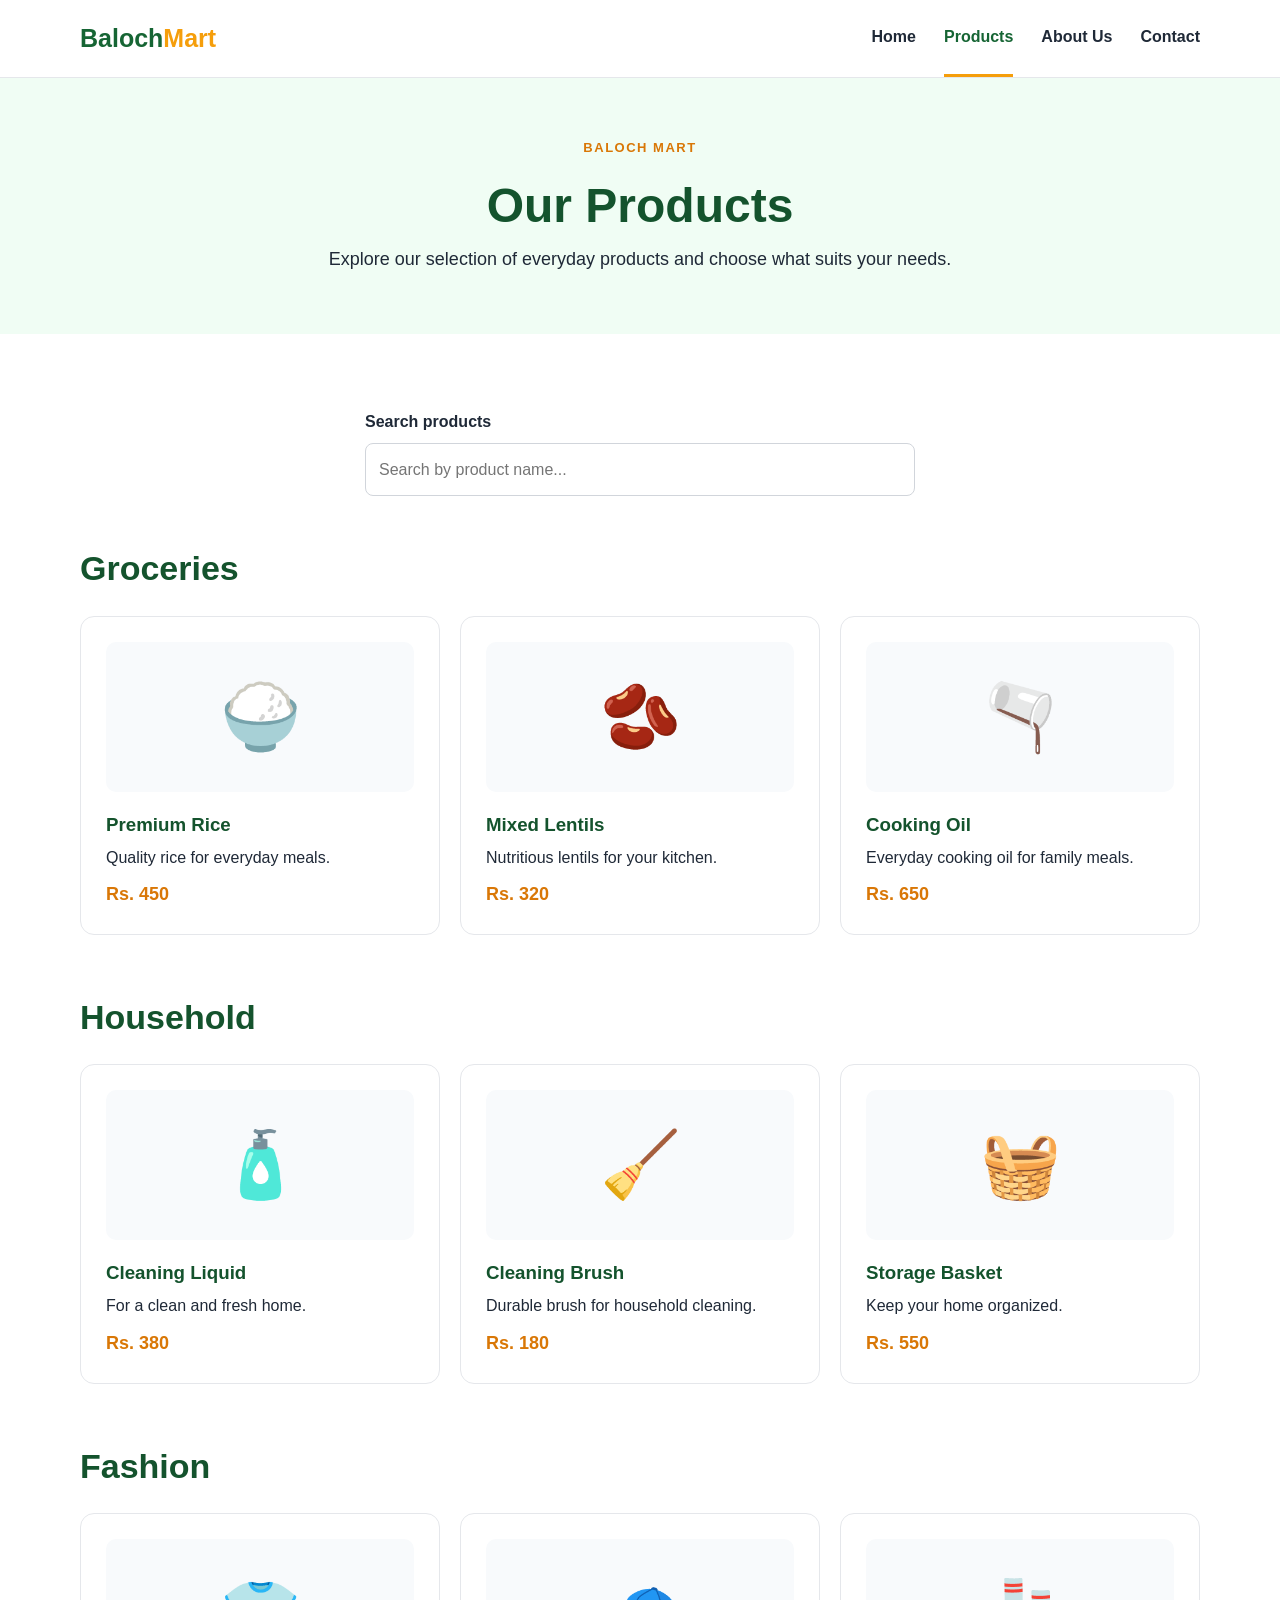
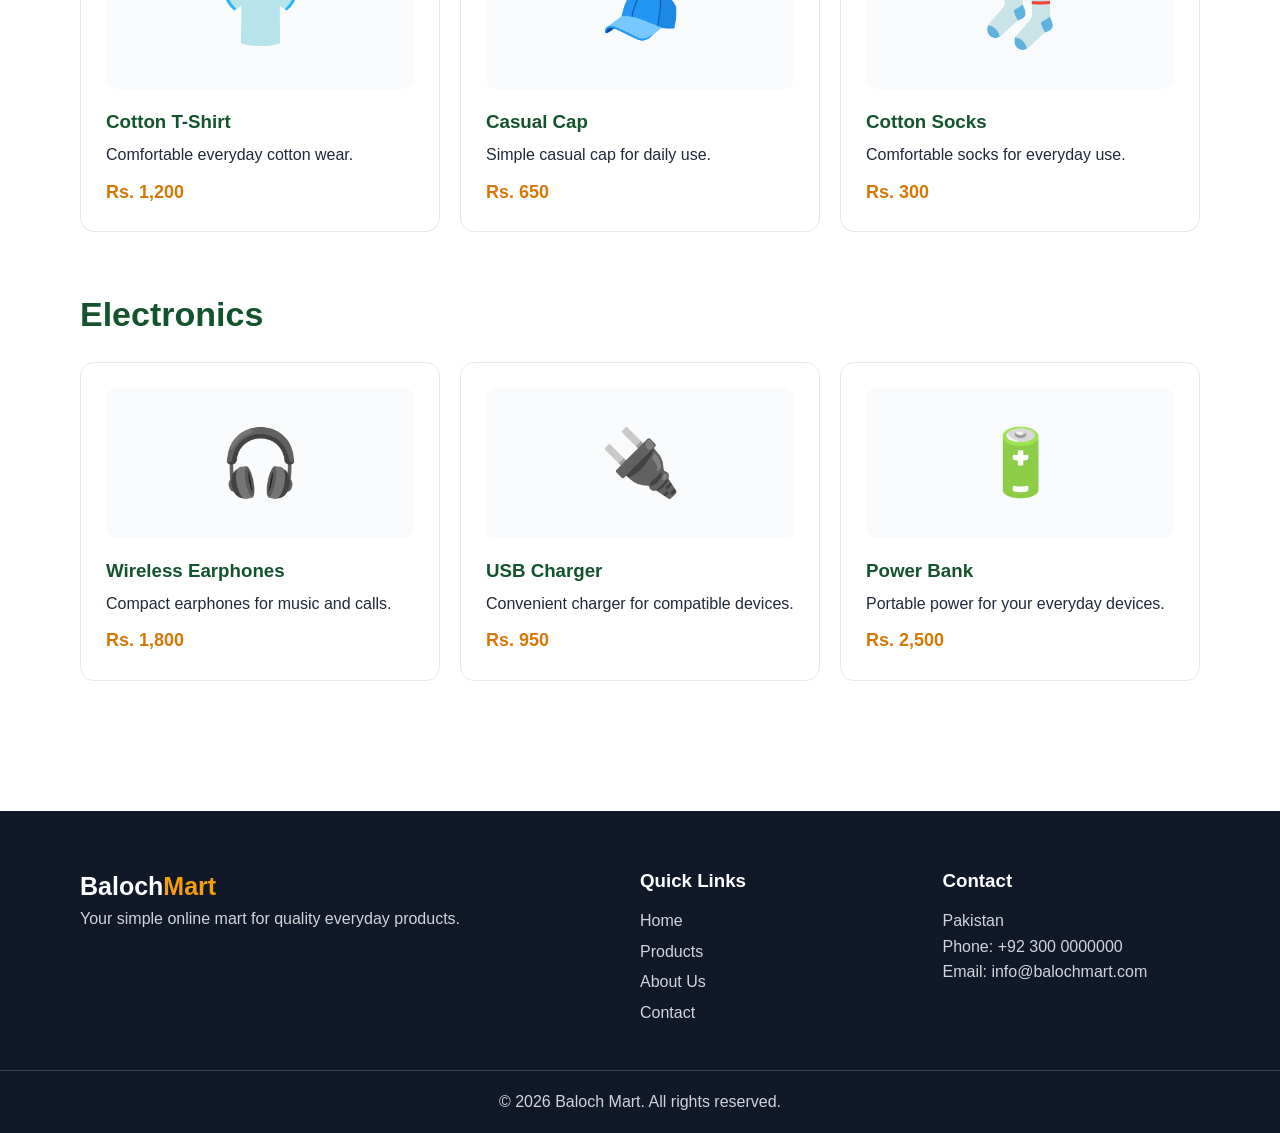
==== products.html @ 7f9886cf "SEO WORK COMPLETED" ====
<!DOCTYPE html>
<html lang="en">
<head>
  <meta charset="UTF-8">
  <meta name="viewport" content="width=device-width, initial-scale=1.0">
  <title>Products | Baloch Mart Online Store</title>
  <meta name="description" content="Browse groceries, household products, fashion and electronics at Baloch Mart. Find useful everyday products at affordable prices.">
  <meta name="keywords" content="Baloch Mart products, groceries, household products, fashion, electronics, online store Pakistan">
  <link rel="canonical" href="https://www.balochmart.com/products.html">
  <meta property="og:title" content="Products | Baloch Mart">
  <meta property="og:description" content="Browse products available at Baloch Mart.">
  <meta property="og:type" content="website">
  <link rel="stylesheet" href="css/style.css">
</head>
<body>
<header class="site-header"><div class="container nav-wrap">
  <a class="logo" href="index.html">Baloch<span>Mart</span></a>
  <button class="menu-btn" aria-label="Open menu">☰</button>
  <nav class="nav"><a href="index.html">Home</a><a class="active" href="products.html">Products</a><a href="about.html">About Us</a><a href="contact.html">Contact</a></nav>
</div></header>

<main>
<section class="page-hero"><div class="container"><p class="eyebrow">BALOCH MART</p><h1>Our Products</h1><p>Explore our selection of everyday products and choose what suits your needs.</p></div></section>

<section class="section"><div class="container">
  <div class="search-box"><label for="productSearch">Search products</label><input id="productSearch" type="search" placeholder="Search by product name..."></div>

  <div id="groceries" class="product-category"><h2>Groceries</h2><div class="product-grid">
    <article class="product-card"><div class="product-image">🍚</div><h3>Premium Rice</h3><p>Quality rice for everyday meals.</p><strong>Rs. 450</strong></article>
    <article class="product-card"><div class="product-image">🫘</div><h3>Mixed Lentils</h3><p>Nutritious lentils for your kitchen.</p><strong>Rs. 320</strong></article>
    <article class="product-card"><div class="product-image">🫗</div><h3>Cooking Oil</h3><p>Everyday cooking oil for family meals.</p><strong>Rs. 650</strong></article>
  </div></div>

  <div id="household" class="product-category"><h2>Household</h2><div class="product-grid">
    <article class="product-card"><div class="product-image">🧴</div><h3>Cleaning Liquid</h3><p>For a clean and fresh home.</p><strong>Rs. 380</strong></article>
    <article class="product-card"><div class="product-image">🧹</div><h3>Cleaning Brush</h3><p>Durable brush for household cleaning.</p><strong>Rs. 180</strong></article>
    <article class="product-card"><div class="product-image">🧺</div><h3>Storage Basket</h3><p>Keep your home organized.</p><strong>Rs. 550</strong></article>
  </div></div>

  <div id="fashion" class="product-category"><h2>Fashion</h2><div class="product-grid">
    <article class="product-card"><div class="product-image">👕</div><h3>Cotton T-Shirt</h3><p>Comfortable everyday cotton wear.</p><strong>Rs. 1,200</strong></article>
    <article class="product-card"><div class="product-image">🧢</div><h3>Casual Cap</h3><p>Simple casual cap for daily use.</p><strong>Rs. 650</strong></article>
    <article class="product-card"><div class="product-image">🧦</div><h3>Cotton Socks</h3><p>Comfortable socks for everyday use.</p><strong>Rs. 300</strong></article>
  </div></div>

  <div id="electronics" class="product-category"><h2>Electronics</h2><div class="product-grid">
    <article class="product-card"><div class="product-image">🎧</div><h3>Wireless Earphones</h3><p>Compact earphones for music and calls.</p><strong>Rs. 1,800</strong></article>
    <article class="product-card"><div class="product-image">🔌</div><h3>USB Charger</h3><p>Convenient charger for compatible devices.</p><strong>Rs. 950</strong></article>
    <article class="product-card"><div class="product-image">🔋</div><h3>Power Bank</h3><p>Portable power for your everyday devices.</p><strong>Rs. 2,500</strong></article>
  </div></div>

  <p id="noResults" class="no-results" hidden>No products found. Try another search.</p>
</div></section>
</main>

<footer class="footer"><div class="container footer-grid">
  <div><a class="logo footer-logo" href="index.html">Baloch<span>Mart</span></a><p>Your simple online mart for quality everyday products.</p></div>
  <div><h3>Quick Links</h3><a href="index.html">Home</a><a href="products.html">Products</a><a href="about.html">About Us</a><a href="contact.html">Contact</a></div>
  <div><h3>Contact</h3><p>Pakistan</p><p>Phone: +92 300 0000000</p><p>Email: info@balochmart.com</p></div>
</div><div class="copyright">© 2026 Baloch Mart. All rights reserved.</div></footer>
<script src="js/script.js"></script>
</body>
</html>
---- css/style.css ----
*{box-sizing:border-box;margin:0;padding:0}html{scroll-behavior:smooth}body{font-family:Arial,Helvetica,sans-serif;color:#1f2937;line-height:1.6;background:#fff}a{text-decoration:none;color:inherit}.container{width:min(1120px,92%);margin:auto}.site-header{position:sticky;top:0;z-index:20;background:#fff;border-bottom:1px solid #e5e7eb}.nav-wrap{min-height:70px;display:flex;align-items:center;justify-content:space-between}.logo{font-size:25px;font-weight:800;color:#166534}.logo span{color:#f59e0b}.nav{display:flex;gap:28px}.nav a{font-weight:600;padding:24px 0;border-bottom:3px solid transparent}.nav a:hover,.nav a.active{color:#166534;border-color:#f59e0b}.menu-btn{display:none;border:0;background:none;font-size:25px;cursor:pointer}.hero{background:linear-gradient(135deg,#f0fdf4,#fff7ed);padding:90px 0}.hero-content{display:grid;grid-template-columns:1.5fr 1fr;gap:50px;align-items:center}.eyebrow{color:#d97706;font-weight:800;font-size:13px;letter-spacing:1.5px;margin-bottom:10px}.hero h1{font-size:clamp(38px,6vw,64px);line-height:1.08;margin-bottom:20px;color:#14532d}.hero p{font-size:18px;max-width:650px;margin-bottom:25px}.btn{display:inline-block;background:#166534;color:#fff;padding:13px 24px;border-radius:8px;font-weight:700;border:0;cursor:pointer}.btn:hover{background:#14532d}.btn-light{background:#fff;color:#166534}.hero-card{background:#fff;padding:45px;border-radius:20px;box-shadow:0 15px 45px #00000012;text-align:center}.hero-icon{font-size:80px;margin-bottom:15px}.section{padding:75px 0}.section.light{background:#f8fafc}.section-heading{text-align:center;margin-bottom:40px}.section-heading h2,.section h2{font-size:34px;color:#14532d;margin-bottom:12px}.category-grid,.feature-grid,.product-grid{display:grid;grid-template-columns:repeat(4,1fr);gap:20px}.category-card,.feature,.product-card{border:1px solid #e5e7eb;border-radius:14px;padding:25px;background:#fff;transition:.2s}.category-card:hover,.product-card:hover{transform:translateY(-4px);box-shadow:0 10px 25px #0000000d}.category-card span{font-size:40px}.category-card h3,.feature h3,.product-card h3{margin:10px 0 5px;color:#14532d}.feature-grid{grid-template-columns:repeat(3,1fr)}.feature span{font-size:28px;color:#d97706;font-weight:800}.cta{background:#166534;color:#fff;text-align:center;padding:65px 0}.cta h2{font-size:36px;margin-bottom:10px}.cta p{margin-bottom:22px}.footer{background:#111827;color:#d1d5db;padding-top:55px}.footer-grid{display:grid;grid-template-columns:2fr 1fr 1fr;gap:45px;padding-bottom:40px}.footer h3{color:#fff;margin-bottom:12px}.footer a:not(.logo){display:block;margin:5px 0}.footer-logo{color:#fff}.copyright{text-align:center;border-top:1px solid #374151;padding:18px}.page-hero{background:#f0fdf4;text-align:center;padding:60px 0}.page-hero h1{font-size:48px;color:#14532d}.page-hero p:last-child{font-size:18px}.product-category{margin-bottom:55px;scroll-margin-top:90px}.product-category h2{margin-bottom:20px}.product-grid{grid-template-columns:repeat(3,1fr)}.product-image{height:150px;background:#f8fafc;border-radius:10px;display:flex;align-items:center;justify-content:center;font-size:65px;margin-bottom:18px}.product-card strong{display:block;color:#d97706;font-size:18px;margin-top:10px}.search-box{max-width:550px;margin:0 auto 45px}.search-box label{display:block;font-weight:700;margin-bottom:8px}.search-box input,.contact-form input,.contact-form textarea{width:100%;padding:13px;border:1px solid #d1d5db;border-radius:8px;font:inherit}.no-results{text-align:center;padding:25px;background:#f8fafc;border-radius:10px}.content-narrow{max-width:900px}.content-narrow h2{margin-top:30px}.content-narrow p{margin-bottom:20px}.contact-grid{display:grid;grid-template-columns:1fr 1fr;gap:60px}.contact-form{display:flex;flex-direction:column;gap:8px}.contact-form label{font-weight:700;margin-top:8px}.contact-form .btn{margin-top:12px}.form-message{margin-top:10px;color:#166534;font-weight:700}@media(max-width:760px){.menu-btn{display:block}.nav{display:none;position:absolute;top:70px;left:0;right:0;background:#fff;padding:15px 4%;flex-direction:column;gap:0;border-bottom:1px solid #e5e7eb}.nav.open{display:flex}.nav a{padding:12px 0}.hero{padding:60px 0}.hero-content,.contact-grid{grid-template-columns:1fr}.category-grid,.feature-grid,.product-grid,.footer-grid{grid-template-columns:1fr 1fr}.page-hero h1{font-size:38px}}@media(max-width:480px){.category-grid,.feature-grid,.product-grid,.footer-grid{grid-template-columns:1fr}.hero h1{font-size:40px}}
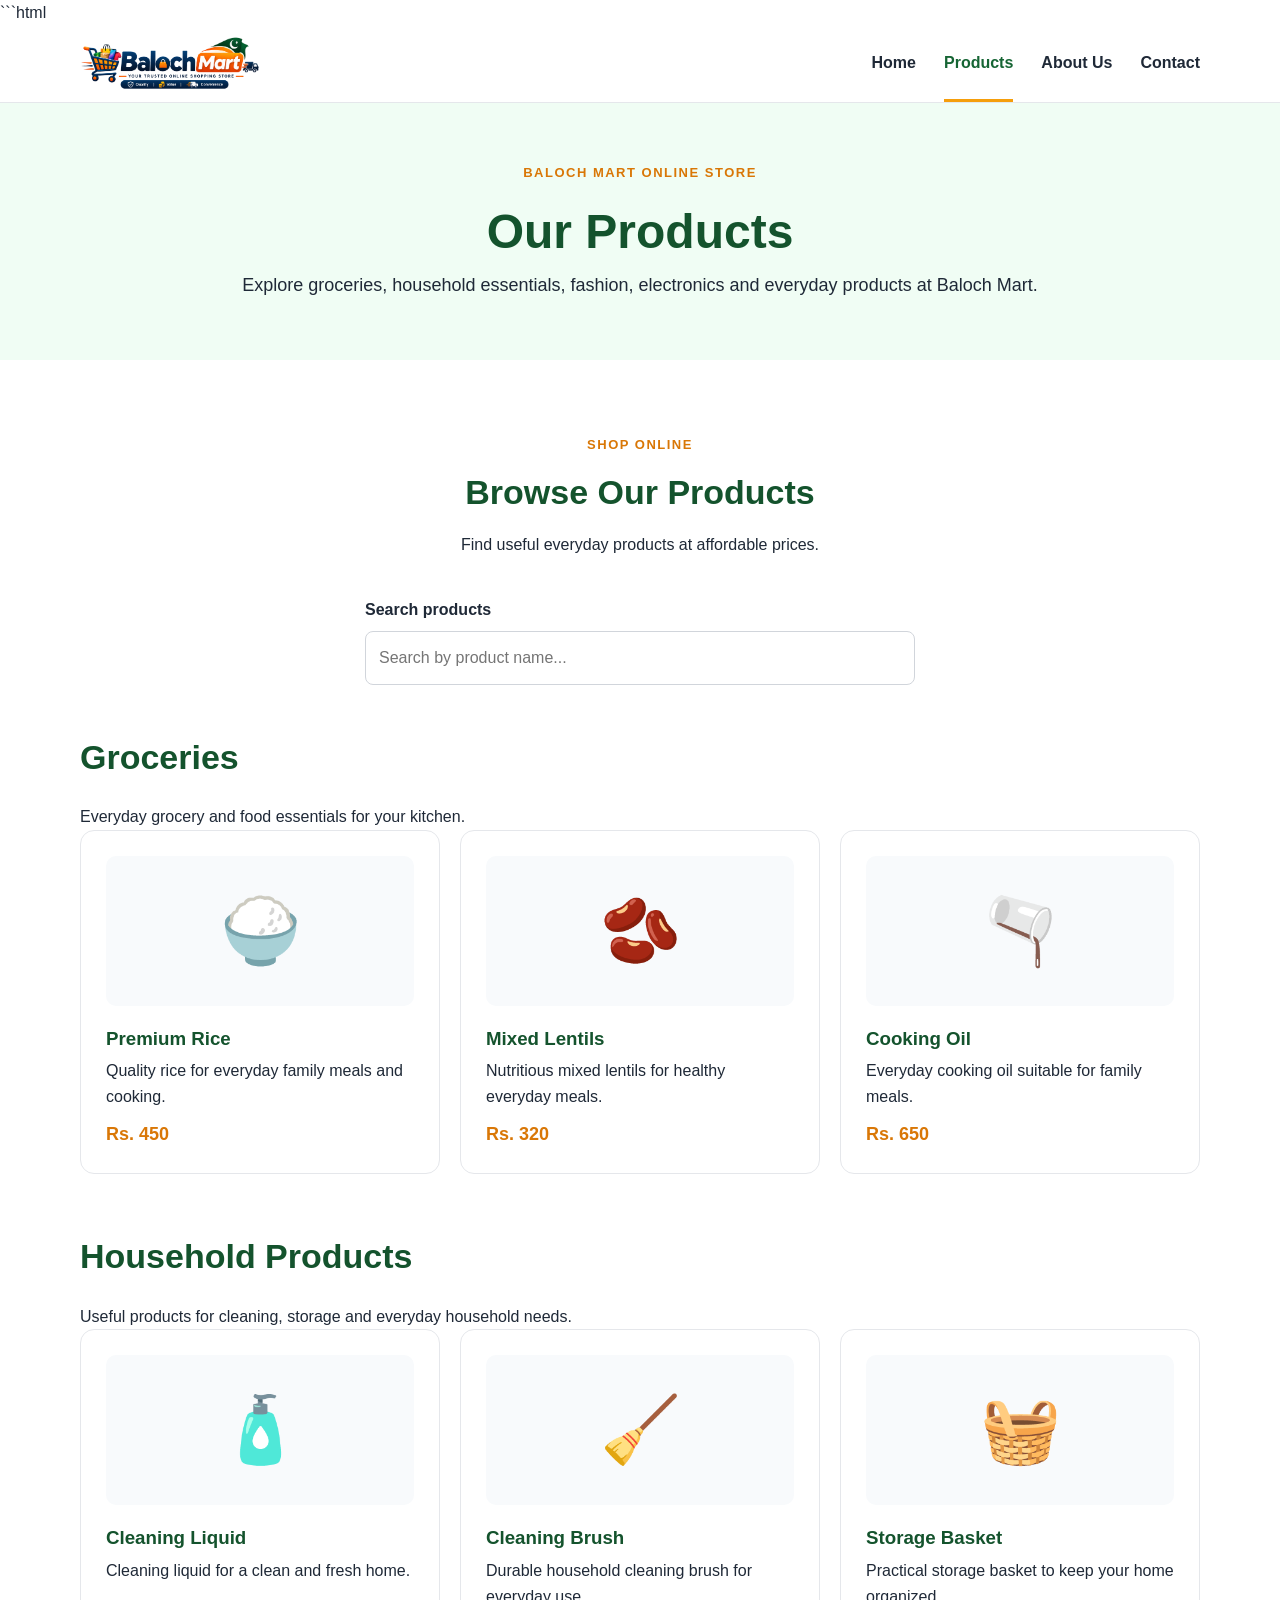
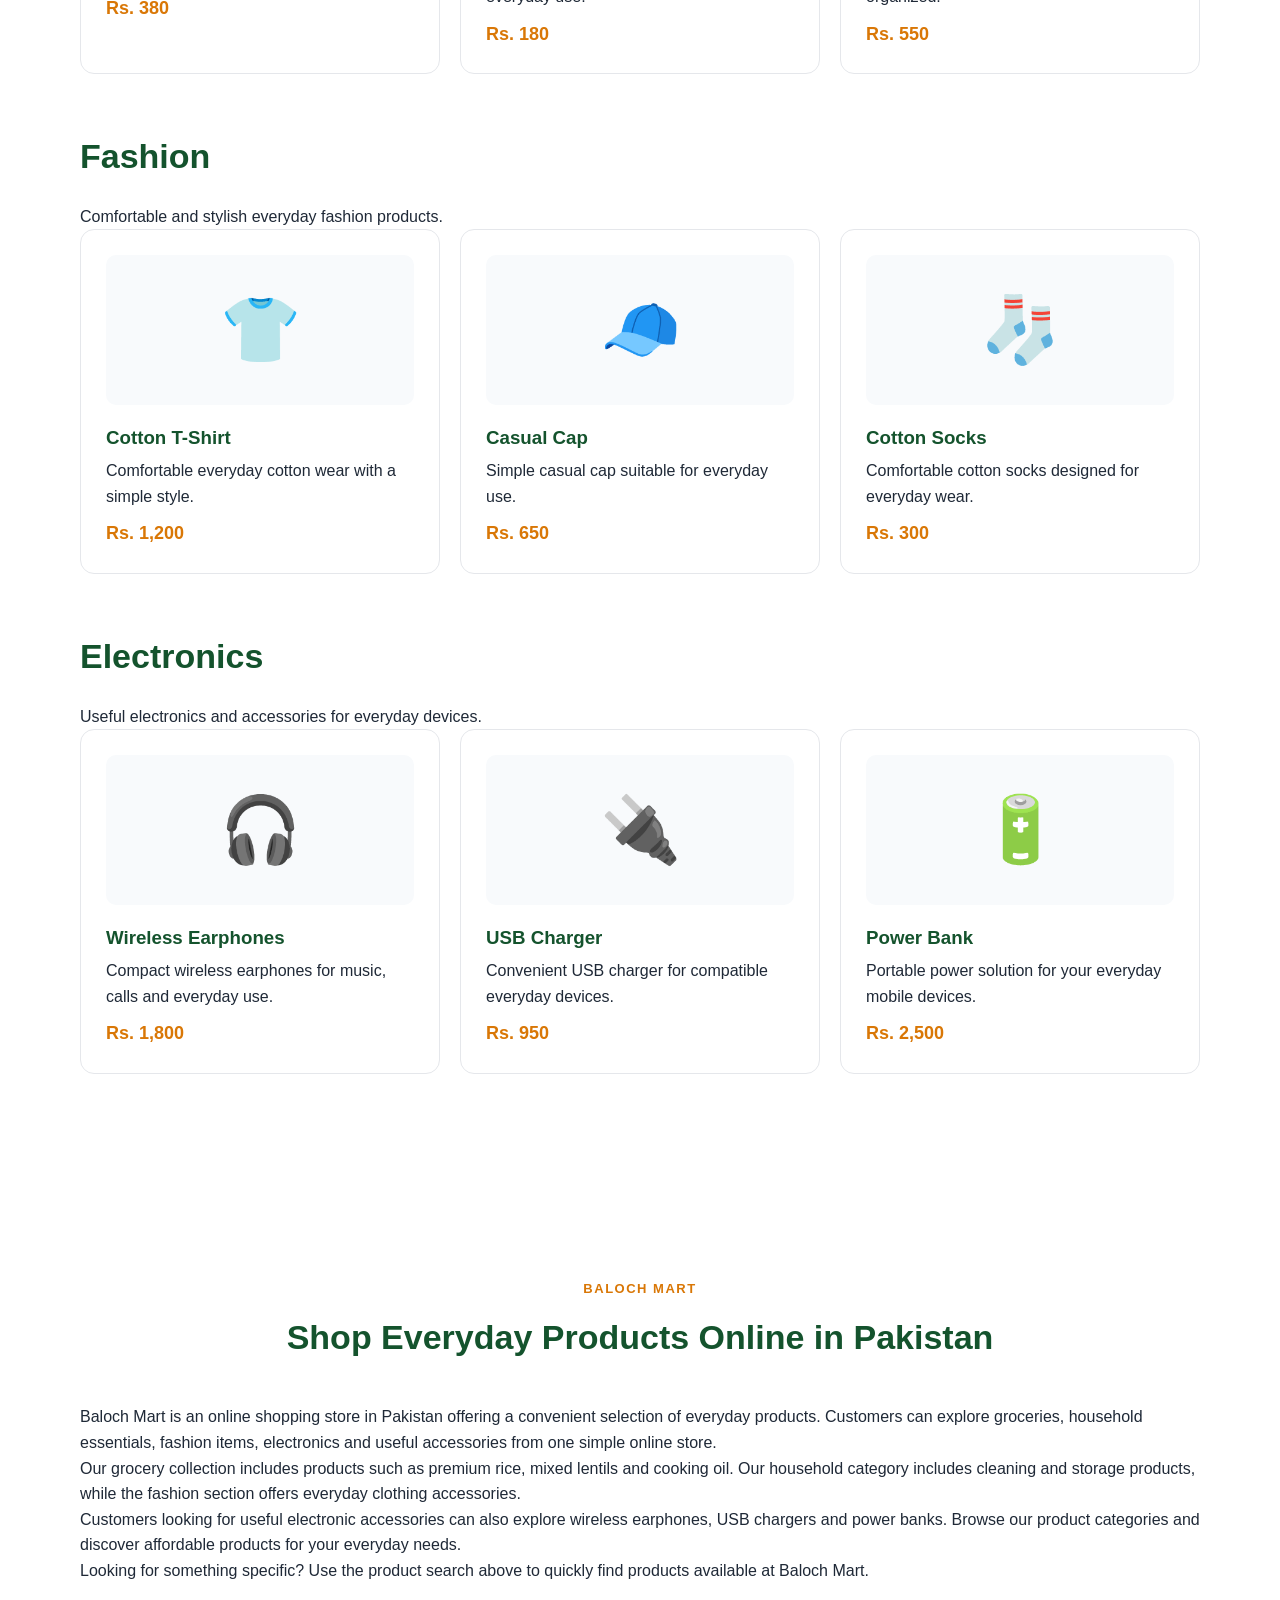
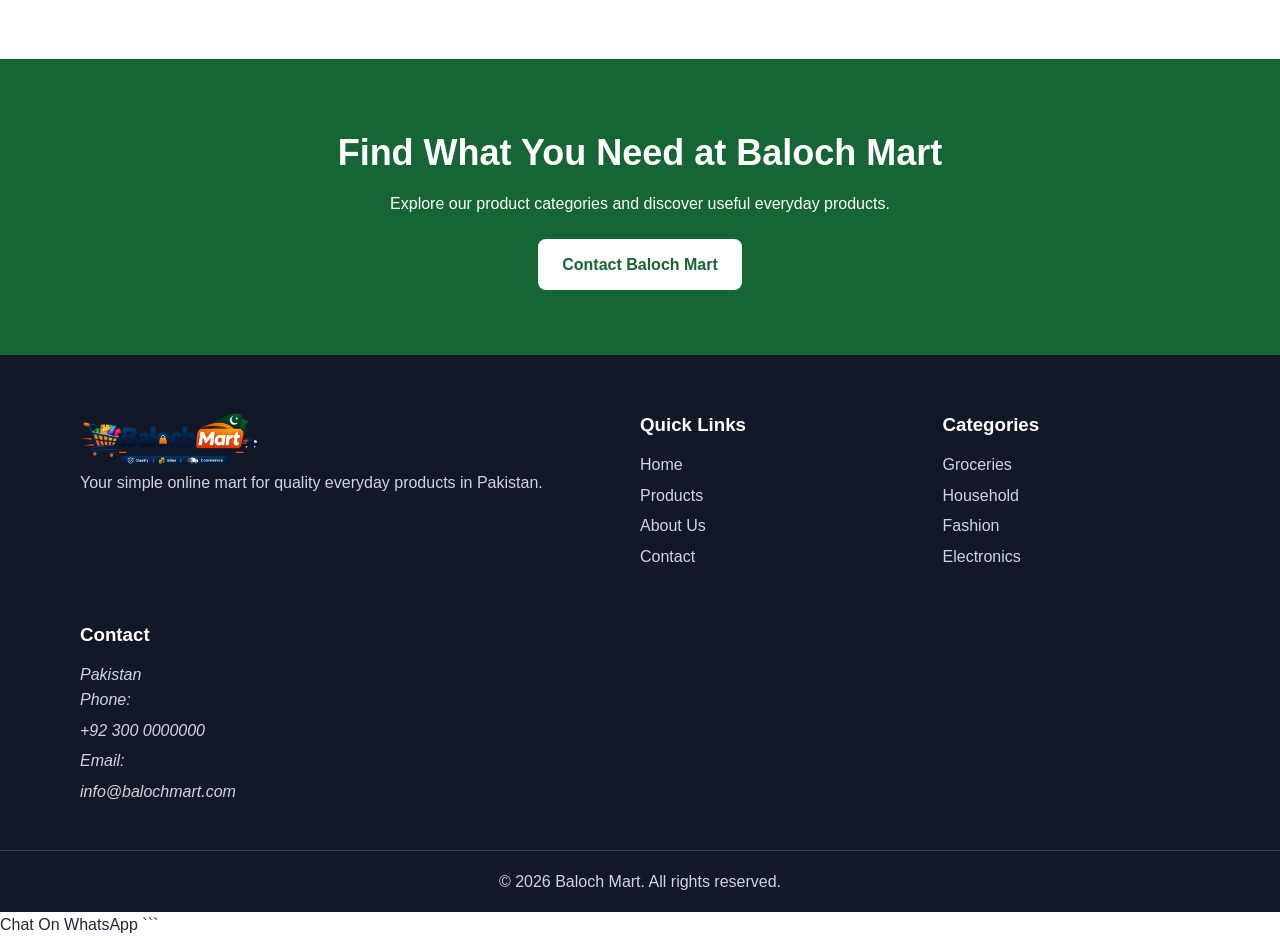
==== commit 2921ec77: "Update products.html" ====
--- a/products.html
+++ b/products.html
@@ -1,63 +1,1084 @@
+```html
 <!DOCTYPE html>
 <html lang="en">
+
 <head>
-  <meta charset="UTF-8">
-  <meta name="viewport" content="width=device-width, initial-scale=1.0">
-  <title>Products | Baloch Mart Online Store</title>
-  <meta name="description" content="Browse groceries, household products, fashion and electronics at Baloch Mart. Find useful everyday products at affordable prices.">
-  <meta name="keywords" content="Baloch Mart products, groceries, household products, fashion, electronics, online store Pakistan">
-  <link rel="canonical" href="https://www.balochmart.com/products.html">
-  <meta property="og:title" content="Products | Baloch Mart">
-  <meta property="og:description" content="Browse products available at Baloch Mart.">
-  <meta property="og:type" content="website">
-  <link rel="stylesheet" href="css/style.css">
+
+    <!-- ==============================
+         BASIC SEO
+    =============================== -->
+
+    <meta charset="UTF-8">
+
+    <meta name="viewport"
+          content="width=device-width, initial-scale=1.0">
+
+    <title>
+        Products | Baloch Mart - Online Shopping Store in Pakistan
+    </title>
+
+    <meta name="description"
+          content="Browse Baloch Mart products including groceries, household essentials, fashion, electronics and everyday products at affordable prices in Pakistan.">
+
+    <meta name="keywords"
+          content="Baloch Mart products, Baloch Mart online store, groceries Pakistan, household products Pakistan, fashion Pakistan, electronics Pakistan, online shopping Pakistan">
+
+    <meta name="robots"
+          content="index, follow, max-image-preview:large, max-snippet:-1, max-video-preview:-1">
+
+    <meta name="author"
+          content="Baloch Mart">
+
+    <meta name="language"
+          content="English">
+
+    <meta name="theme-color"
+          content="#0f172a">
+
+
+    <!-- ==============================
+         CANONICAL
+    =============================== -->
+
+    <link rel="canonical"
+          href="https://talibmari110-debug.github.io/balochmart/products.html">
+
+
+    <!-- ==============================
+         FAVICON
+    =============================== -->
+
+    <link rel="icon"
+          type="image/png"
+          href="https://talibmari110-debug.github.io/balochmart/favicon.png">
+
+    <link rel="apple-touch-icon"
+          href="https://talibmari110-debug.github.io/balochmart/favicon.png">
+
+
+    <!-- ==============================
+         OPEN GRAPH / FACEBOOK
+    =============================== -->
+
+    <meta property="og:type"
+          content="website">
+
+    <meta property="og:title"
+          content="Products | Baloch Mart">
+
+    <meta property="og:description"
+          content="Browse groceries, household essentials, fashion, electronics and everyday products at affordable prices from Baloch Mart.">
+
+    <meta property="og:url"
+          content="https://talibmari110-debug.github.io/balochmart/products.html">
+
+    <meta property="og:site_name"
+          content="Baloch Mart">
+
+    <meta property="og:locale"
+          content="en_PK">
+
+    <meta property="og:image"
+          content="https://talibmari110-debug.github.io/balochmart/logo.png">
+
+    <meta property="og:image:alt"
+          content="Baloch Mart - Online Shopping Store in Pakistan">
+
+
+    <!-- ==============================
+         TWITTER / X
+    =============================== -->
+
+    <meta name="twitter:card"
+          content="summary_large_image">
+
+    <meta name="twitter:title"
+          content="Products | Baloch Mart">
+
+    <meta name="twitter:description"
+          content="Shop groceries, household essentials, fashion, electronics and everyday products at Baloch Mart.">
+
+    <meta name="twitter:image"
+          content="https://talibmari110-debug.github.io/balochmart/logo.png">
+
+    <meta name="twitter:image:alt"
+          content="Baloch Mart Logo">
+
+
+    <!-- ==============================
+         PERFORMANCE
+    =============================== -->
+
+    <link rel="preconnect"
+          href="https://fonts.googleapis.com">
+
+    <link rel="preconnect"
+          href="https://fonts.gstatic.com"
+          crossorigin>
+
+
+    <!-- ==============================
+         STYLESHEET
+    =============================== -->
+
+    <link rel="stylesheet"
+          href="css/style.css">
+
+
+    <!-- ==============================
+         COLLECTION PAGE SCHEMA
+    =============================== -->
+
+    <script type="application/ld+json">
+    {
+        "@context": "https://schema.org",
+        "@type": "CollectionPage",
+
+        "@id": "https://talibmari110-debug.github.io/balochmart/products.html#collection",
+
+        "url": "https://talibmari110-debug.github.io/balochmart/products.html",
+
+        "name": "Baloch Mart Products",
+
+        "description": "Browse groceries, household essentials, fashion, electronics and everyday products available at Baloch Mart.",
+
+        "isPartOf": {
+            "@type": "WebSite",
+            "@id": "https://talibmari110-debug.github.io/balochmart/#website",
+            "url": "https://talibmari110-debug.github.io/balochmart/",
+            "name": "Baloch Mart"
+        },
+
+        "publisher": {
+            "@type": "OnlineStore",
+            "@id": "https://talibmari110-debug.github.io/balochmart/#organization",
+            "name": "Baloch Mart",
+            "url": "https://talibmari110-debug.github.io/balochmart/",
+            "logo": {
+                "@type": "ImageObject",
+                "url": "https://talibmari110-debug.github.io/balochmart/logo.png"
+            }
+        }
+    }
+    </script>
+
+
+    <!-- ==============================
+         BREADCRUMB SCHEMA
+    =============================== -->
+
+    <script type="application/ld+json">
+    {
+        "@context": "https://schema.org",
+        "@type": "BreadcrumbList",
+
+        "itemListElement": [
+
+            {
+                "@type": "ListItem",
+                "position": 1,
+                "name": "Home",
+                "item": "https://talibmari110-debug.github.io/balochmart/"
+            },
+
+            {
+                "@type": "ListItem",
+                "position": 2,
+                "name": "Products",
+                "item": "https://talibmari110-debug.github.io/balochmart/products.html"
+            }
+
+        ]
+    }
+    </script>
+
+
 </head>
+
+
 <body>
-<header class="site-header"><div class="container nav-wrap">
-  <a class="logo" href="index.html">Baloch<span>Mart</span></a>
-  <button class="menu-btn" aria-label="Open menu">☰</button>
-  <nav class="nav"><a href="index.html">Home</a><a class="active" href="products.html">Products</a><a href="about.html">About Us</a><a href="contact.html">Contact</a></nav>
-</div></header>
-
-<main>
-<section class="page-hero"><div class="container"><p class="eyebrow">BALOCH MART</p><h1>Our Products</h1><p>Explore our selection of everyday products and choose what suits your needs.</p></div></section>
-
-<section class="section"><div class="container">
-  <div class="search-box"><label for="productSearch">Search products</label><input id="productSearch" type="search" placeholder="Search by product name..."></div>
-
-  <div id="groceries" class="product-category"><h2>Groceries</h2><div class="product-grid">
-    <article class="product-card"><div class="product-image">🍚</div><h3>Premium Rice</h3><p>Quality rice for everyday meals.</p><strong>Rs. 450</strong></article>
-    <article class="product-card"><div class="product-image">🫘</div><h3>Mixed Lentils</h3><p>Nutritious lentils for your kitchen.</p><strong>Rs. 320</strong></article>
-    <article class="product-card"><div class="product-image">🫗</div><h3>Cooking Oil</h3><p>Everyday cooking oil for family meals.</p><strong>Rs. 650</strong></article>
-  </div></div>
-
-  <div id="household" class="product-category"><h2>Household</h2><div class="product-grid">
-    <article class="product-card"><div class="product-image">🧴</div><h3>Cleaning Liquid</h3><p>For a clean and fresh home.</p><strong>Rs. 380</strong></article>
-    <article class="product-card"><div class="product-image">🧹</div><h3>Cleaning Brush</h3><p>Durable brush for household cleaning.</p><strong>Rs. 180</strong></article>
-    <article class="product-card"><div class="product-image">🧺</div><h3>Storage Basket</h3><p>Keep your home organized.</p><strong>Rs. 550</strong></article>
-  </div></div>
-
-  <div id="fashion" class="product-category"><h2>Fashion</h2><div class="product-grid">
-    <article class="product-card"><div class="product-image">👕</div><h3>Cotton T-Shirt</h3><p>Comfortable everyday cotton wear.</p><strong>Rs. 1,200</strong></article>
-    <article class="product-card"><div class="product-image">🧢</div><h3>Casual Cap</h3><p>Simple casual cap for daily use.</p><strong>Rs. 650</strong></article>
-    <article class="product-card"><div class="product-image">🧦</div><h3>Cotton Socks</h3><p>Comfortable socks for everyday use.</p><strong>Rs. 300</strong></article>
-  </div></div>
-
-  <div id="electronics" class="product-category"><h2>Electronics</h2><div class="product-grid">
-    <article class="product-card"><div class="product-image">🎧</div><h3>Wireless Earphones</h3><p>Compact earphones for music and calls.</p><strong>Rs. 1,800</strong></article>
-    <article class="product-card"><div class="product-image">🔌</div><h3>USB Charger</h3><p>Convenient charger for compatible devices.</p><strong>Rs. 950</strong></article>
-    <article class="product-card"><div class="product-image">🔋</div><h3>Power Bank</h3><p>Portable power for your everyday devices.</p><strong>Rs. 2,500</strong></article>
-  </div></div>
-
-  <p id="noResults" class="no-results" hidden>No products found. Try another search.</p>
-</div></section>
-</main>
-
-<footer class="footer"><div class="container footer-grid">
-  <div><a class="logo footer-logo" href="index.html">Baloch<span>Mart</span></a><p>Your simple online mart for quality everyday products.</p></div>
-  <div><h3>Quick Links</h3><a href="index.html">Home</a><a href="products.html">Products</a><a href="about.html">About Us</a><a href="contact.html">Contact</a></div>
-  <div><h3>Contact</h3><p>Pakistan</p><p>Phone: +92 300 0000000</p><p>Email: info@balochmart.com</p></div>
-</div><div class="copyright">© 2026 Baloch Mart. All rights reserved.</div></footer>
-<script src="js/script.js"></script>
+
+
+    <!-- =================================
+         HEADER
+    ================================== -->
+
+    <header class="site-header">
+
+        <div class="container nav-wrap">
+
+
+            <!-- LOGO -->
+
+            <a class="logo"
+               href="index.html"
+               aria-label="Baloch Mart Home">
+
+                <img
+                    src="https://talibmari110-debug.github.io/balochmart/logo.png"
+                    alt="Baloch Mart - Online Shopping Store in Pakistan"
+                    width="180"
+                    height="60"
+                    loading="eager"
+                    fetchpriority="high">
+
+            </a>
+
+
+            <!-- MOBILE MENU -->
+
+            <button
+                class="menu-btn"
+                type="button"
+                aria-label="Open navigation menu"
+                aria-expanded="false">
+
+                ☰
+
+            </button>
+
+
+            <!-- NAVIGATION -->
+
+            <nav class="nav"
+                 aria-label="Main navigation">
+
+                <a href="index.html">
+                    Home
+                </a>
+
+                <a class="active"
+                   href="products.html"
+                   aria-current="page">
+
+                    Products
+
+                </a>
+
+                <a href="about.html">
+                    About Us
+                </a>
+
+                <a href="contact.html">
+                    Contact
+                </a>
+
+            </nav>
+
+        </div>
+
+    </header>
+
+
+    <!-- =================================
+         MAIN CONTENT
+    ================================== -->
+
+    <main>
+
+
+        <!-- =================================
+             PAGE HERO
+        ================================== -->
+
+        <section class="page-hero"
+                 aria-labelledby="products-page-title">
+
+            <div class="container">
+
+                <p class="eyebrow">
+                    BALOCH MART ONLINE STORE
+                </p>
+
+                <h1 id="products-page-title">
+                    Our Products
+                </h1>
+
+                <p>
+                    Explore groceries, household essentials, fashion,
+                    electronics and everyday products at Baloch Mart.
+                </p>
+
+            </div>
+
+        </section>
+
+
+        <!-- =================================
+             PRODUCTS
+        ================================== -->
+
+        <section class="section"
+                 aria-labelledby="shop-products-title">
+
+            <div class="container">
+
+
+                <!-- SECTION HEADING -->
+
+                <div class="section-heading">
+
+                    <p class="eyebrow">
+                        SHOP ONLINE
+                    </p>
+
+                    <h2 id="shop-products-title">
+                        Browse Our Products
+                    </h2>
+
+                    <p>
+                        Find useful everyday products at affordable prices.
+                    </p>
+
+                </div>
+
+
+                <!-- =================================
+                     PRODUCT SEARCH
+                ================================== -->
+
+                <div class="search-box">
+
+                    <label for="productSearch">
+                        Search products
+                    </label>
+
+                    <input
+                        id="productSearch"
+                        name="search"
+                        type="search"
+                        placeholder="Search by product name..."
+                        autocomplete="off"
+                        aria-label="Search Baloch Mart products">
+
+                </div>
+
+
+                <!-- =================================
+                     GROCERIES
+                ================================== -->
+
+                <section id="groceries"
+                         class="product-category"
+                         aria-labelledby="groceries-title">
+
+                    <h2 id="groceries-title">
+                        Groceries
+                    </h2>
+
+                    <p>
+                        Everyday grocery and food essentials for your kitchen.
+                    </p>
+
+
+                    <div class="product-grid">
+
+
+                        <!-- Premium Rice -->
+
+                        <article class="product-card"
+                                 data-product="premium rice groceries">
+
+                            <div class="product-image"
+                                 role="img"
+                                 aria-label="Premium Rice">
+
+                                🍚
+
+                            </div>
+
+                            <h3>
+                                Premium Rice
+                            </h3>
+
+                            <p>
+                                Quality rice for everyday family meals
+                                and cooking.
+                            </p>
+
+                            <strong>
+                                Rs. 450
+                            </strong>
+
+                        </article>
+
+
+                        <!-- Mixed Lentils -->
+
+                        <article class="product-card"
+                                 data-product="mixed lentils groceries">
+
+                            <div class="product-image"
+                                 role="img"
+                                 aria-label="Mixed Lentils">
+
+                                🫘
+
+                            </div>
+
+                            <h3>
+                                Mixed Lentils
+                            </h3>
+
+                            <p>
+                                Nutritious mixed lentils for healthy
+                                everyday meals.
+                            </p>
+
+                            <strong>
+                                Rs. 320
+                            </strong>
+
+                        </article>
+
+
+                        <!-- Cooking Oil -->
+
+                        <article class="product-card"
+                                 data-product="cooking oil groceries">
+
+                            <div class="product-image"
+                                 role="img"
+                                 aria-label="Cooking Oil">
+
+                                🫗
+
+                            </div>
+
+                            <h3>
+                                Cooking Oil
+                            </h3>
+
+                            <p>
+                                Everyday cooking oil suitable for
+                                family meals.
+                            </p>
+
+                            <strong>
+                                Rs. 650
+                            </strong>
+
+                        </article>
+
+
+                    </div>
+
+                </section>
+
+
+                <!-- =================================
+                     HOUSEHOLD
+                ================================== -->
+
+                <section id="household"
+                         class="product-category"
+                         aria-labelledby="household-title">
+
+                    <h2 id="household-title">
+                        Household Products
+                    </h2>
+
+                    <p>
+                        Useful products for cleaning, storage and
+                        everyday household needs.
+                    </p>
+
+
+                    <div class="product-grid">
+
+
+                        <!-- Cleaning Liquid -->
+
+                        <article class="product-card"
+                                 data-product="cleaning liquid household">
+
+                            <div class="product-image"
+                                 role="img"
+                                 aria-label="Cleaning Liquid">
+
+                                🧴
+
+                            </div>
+
+                            <h3>
+                                Cleaning Liquid
+                            </h3>
+
+                            <p>
+                                Cleaning liquid for a clean and
+                                fresh home.
+                            </p>
+
+                            <strong>
+                                Rs. 380
+                            </strong>
+
+                        </article>
+
+
+                        <!-- Cleaning Brush -->
+
+                        <article class="product-card"
+                                 data-product="cleaning brush household">
+
+                            <div class="product-image"
+                                 role="img"
+                                 aria-label="Cleaning Brush">
+
+                                🧹
+
+                            </div>
+
+                            <h3>
+                                Cleaning Brush
+                            </h3>
+
+                            <p>
+                                Durable household cleaning brush
+                                for everyday use.
+                            </p>
+
+                            <strong>
+                                Rs. 180
+                            </strong>
+
+                        </article>
+
+
+                        <!-- Storage Basket -->
+
+                        <article class="product-card"
+                                 data-product="storage basket household">
+
+                            <div class="product-image"
+                                 role="img"
+                                 aria-label="Storage Basket">
+
+                                🧺
+
+                            </div>
+
+                            <h3>
+                                Storage Basket
+                            </h3>
+
+                            <p>
+                                Practical storage basket to keep
+                                your home organized.
+                            </p>
+
+                            <strong>
+                                Rs. 550
+                            </strong>
+
+                        </article>
+
+
+                    </div>
+
+                </section>
+
+
+                <!-- =================================
+                     FASHION
+                ================================== -->
+
+                <section id="fashion"
+                         class="product-category"
+                         aria-labelledby="fashion-title">
+
+                    <h2 id="fashion-title">
+                        Fashion
+                    </h2>
+
+                    <p>
+                        Comfortable and stylish everyday fashion products.
+                    </p>
+
+
+                    <div class="product-grid">
+
+
+                        <!-- Cotton T-Shirt -->
+
+                        <article class="product-card"
+                                 data-product="cotton t-shirt fashion">
+
+                            <div class="product-image"
+                                 role="img"
+                                 aria-label="Cotton T-Shirt">
+
+                                👕
+
+                            </div>
+
+                            <h3>
+                                Cotton T-Shirt
+                            </h3>
+
+                            <p>
+                                Comfortable everyday cotton wear
+                                with a simple style.
+                            </p>
+
+                            <strong>
+                                Rs. 1,200
+                            </strong>
+
+                        </article>
+
+
+                        <!-- Casual Cap -->
+
+                        <article class="product-card"
+                                 data-product="casual cap fashion">
+
+                            <div class="product-image"
+                                 role="img"
+                                 aria-label="Casual Cap">
+
+                                🧢
+
+                            </div>
+
+                            <h3>
+                                Casual Cap
+                            </h3>
+
+                            <p>
+                                Simple casual cap suitable for
+                                everyday use.
+                            </p>
+
+                            <strong>
+                                Rs. 650
+                            </strong>
+
+                        </article>
+
+
+                        <!-- Cotton Socks -->
+
+                        <article class="product-card"
+                                 data-product="cotton socks fashion">
+
+                            <div class="product-image"
+                                 role="img"
+                                 aria-label="Cotton Socks">
+
+                                🧦
+
+                            </div>
+
+                            <h3>
+                                Cotton Socks
+                            </h3>
+
+                            <p>
+                                Comfortable cotton socks designed
+                                for everyday wear.
+                            </p>
+
+                            <strong>
+                                Rs. 300
+                            </strong>
+
+                        </article>
+
+
+                    </div>
+
+                </section>
+
+
+                <!-- =================================
+                     ELECTRONICS
+                ================================== -->
+
+                <section id="electronics"
+                         class="product-category"
+                         aria-labelledby="electronics-title">
+
+                    <h2 id="electronics-title">
+                        Electronics
+                    </h2>
+
+                    <p>
+                        Useful electronics and accessories for
+                        everyday devices.
+                    </p>
+
+
+                    <div class="product-grid">
+
+
+                        <!-- Wireless Earphones -->
+
+                        <article class="product-card"
+                                 data-product="wireless earphones electronics">
+
+                            <div class="product-image"
+                                 role="img"
+                                 aria-label="Wireless Earphones">
+
+                                🎧
+
+                            </div>
+
+                            <h3>
+                                Wireless Earphones
+                            </h3>
+
+                            <p>
+                                Compact wireless earphones for
+                                music, calls and everyday use.
+                            </p>
+
+                            <strong>
+                                Rs. 1,800
+                            </strong>
+
+                        </article>
+
+
+                        <!-- USB Charger -->
+
+                        <article class="product-card"
+                                 data-product="usb charger electronics">
+
+                            <div class="product-image"
+                                 role="img"
+                                 aria-label="USB Charger">
+
+                                🔌
+
+                            </div>
+
+                            <h3>
+                                USB Charger
+                            </h3>
+
+                            <p>
+                                Convenient USB charger for compatible
+                                everyday devices.
+                            </p>
+
+                            <strong>
+                                Rs. 950
+                            </strong>
+
+                        </article>
+
+
+                        <!-- Power Bank -->
+
+                        <article class="product-card"
+                                 data-product="power bank electronics">
+
+                            <div class="product-image"
+                                 role="img"
+                                 aria-label="Power Bank">
+
+                                🔋
+
+                            </div>
+
+                            <h3>
+                                Power Bank
+                            </h3>
+
+                            <p>
+                                Portable power solution for your
+                                everyday mobile devices.
+                            </p>
+
+                            <strong>
+                                Rs. 2,500
+                            </strong>
+
+                        </article>
+
+
+                    </div>
+
+                </section>
+
+
+                <!-- NO RESULTS -->
+
+                <p id="noResults"
+                   class="no-results"
+                   role="status"
+                   aria-live="polite"
+                   hidden>
+
+                    No products found. Try another search.
+
+                </p>
+
+
+            </div>
+
+        </section>
+
+
+        <!-- =================================
+             SEO CONTENT
+        ================================== -->
+
+        <section class="section"
+                 aria-labelledby="seo-products-title">
+
+            <div class="container">
+
+                <div class="section-heading">
+
+                    <p class="eyebrow">
+                        BALOCH MART
+                    </p>
+
+                    <h2 id="seo-products-title">
+                        Shop Everyday Products Online in Pakistan
+                    </h2>
+
+                </div>
+
+
+                <div class="seo-content">
+
+                    <p>
+                        Baloch Mart is an online shopping store in Pakistan
+                        offering a convenient selection of everyday products.
+                        Customers can explore groceries, household essentials,
+                        fashion items, electronics and useful accessories
+                        from one simple online store.
+                    </p>
+
+
+                    <p>
+                        Our grocery collection includes products such as
+                        premium rice, mixed lentils and cooking oil.
+                        Our household category includes cleaning and
+                        storage products, while the fashion section offers
+                        everyday clothing accessories.
+                    </p>
+
+
+                    <p>
+                        Customers looking for useful electronic accessories
+                        can also explore wireless earphones, USB chargers
+                        and power banks. Browse our product categories and
+                        discover affordable products for your everyday needs.
+                    </p>
+
+
+                    <p>
+                        Looking for something specific?
+                        Use the product search above to quickly find
+                        products available at Baloch Mart.
+                    </p>
+
+                </div>
+
+            </div>
+
+        </section>
+
+
+        <!-- =================================
+             CALL TO ACTION
+        ================================== -->
+
+        <section class="cta"
+                 aria-labelledby="cta-title">
+
+            <div class="container">
+
+                <h2 id="cta-title">
+                    Find What You Need at Baloch Mart
+                </h2>
+
+                <p>
+                    Explore our product categories and discover
+                    useful everyday products.
+                </p>
+
+                <a class="btn btn-light"
+                   href="contact.html">
+
+                    Contact Baloch Mart
+
+                </a>
+
+            </div>
+
+        </section>
+
+
+    </main>
+
+
+    <!-- =================================
+         FOOTER
+    ================================== -->
+
+    <footer class="footer">
+
+        <div class="container footer-grid">
+
+
+            <!-- FOOTER BRAND -->
+
+            <div>
+
+                <a class="logo footer-logo"
+                   href="index.html"
+                   aria-label="Baloch Mart Home">
+
+                    <img
+                        src="https://talibmari110-debug.github.io/balochmart/logo.png"
+                        alt="Baloch Mart"
+                        width="180"
+                        height="60"
+                        loading="lazy">
+
+                </a>
+
+
+                <p>
+                    Your simple online mart for quality everyday
+                    products in Pakistan.
+                </p>
+
+            </div>
+
+
+            <!-- QUICK LINKS -->
+
+            <div>
+
+                <h3>
+                    Quick Links
+                </h3>
+
+                <a href="index.html">
+                    Home
+                </a>
+
+                <a href="products.html">
+                    Products
+                </a>
+
+                <a href="about.html">
+                    About Us
+                </a>
+
+                <a href="contact.html">
+                    Contact
+                </a>
+
+            </div>
+
+
+            <!-- CATEGORIES -->
+
+            <div>
+
+                <h3>
+                    Categories
+                </h3>
+
+                <a href="products.html#groceries">
+                    Groceries
+                </a>
+
+                <a href="products.html#household">
+                    Household
+                </a>
+
+                <a href="products.html#fashion">
+                    Fashion
+                </a>
+
+                <a href="products.html#electronics">
+                    Electronics
+                </a>
+
+            </div>
+
+
+            <!-- CONTACT -->
+
+            <div>
+
+                <h3>
+                    Contact
+                </h3>
+
+                <address>
+
+                    <p>
+                        Pakistan
+                    </p>
+
+                    <p>
+                        Phone:
+                        <a href="tel:+923000000000">
+                            +92 300 0000000
+                        </a>
+                    </p>
+
+                    <p>
+                        Email:
+                        <a href="mailto:info@balochmart.com">
+                            info@balochmart.com
+                        </a>
+                    </p>
+
+                </address>
+
+            </div>
+
+
+        </div>
+
+
+        <!-- COPYRIGHT -->
+
+        <div class="copyright">
+
+            © 2026 Baloch Mart.
+            All rights reserved.
+
+        </div>
+
+    </footer>
+
+
+    <!-- =================================
+         WHATSAPP
+    ================================== -->
+
+    <a
+        class="whatsapp-button"
+        href="https://wa.me/03032259008"
+        target="_blank"
+        rel="noopener noreferrer"
+        aria-label="Chat with Baloch Mart on WhatsApp">
+
+        Chat On WhatsApp
+
+    </a>
+
+
+    <!-- =================================
+         JAVASCRIPT
+    ================================== -->
+
+    <script src="js/script.js"></script>
+
+
 </body>
+
 </html>
+```
--- a/css/style.css
+++ b/css/style.css
@@ -1 +1,25 @@
 *{box-sizing:border-box;margin:0;padding:0}html{scroll-behavior:smooth}body{font-family:Arial,Helvetica,sans-serif;color:#1f2937;line-height:1.6;background:#fff}a{text-decoration:none;color:inherit}.container{width:min(1120px,92%);margin:auto}.site-header{position:sticky;top:0;z-index:20;background:#fff;border-bottom:1px solid #e5e7eb}.nav-wrap{min-height:70px;display:flex;align-items:center;justify-content:space-between}.logo{font-size:25px;font-weight:800;color:#166534}.logo span{color:#f59e0b}.nav{display:flex;gap:28px}.nav a{font-weight:600;padding:24px 0;border-bottom:3px solid transparent}.nav a:hover,.nav a.active{color:#166534;border-color:#f59e0b}.menu-btn{display:none;border:0;background:none;font-size:25px;cursor:pointer}.hero{background:linear-gradient(135deg,#f0fdf4,#fff7ed);padding:90px 0}.hero-content{display:grid;grid-template-columns:1.5fr 1fr;gap:50px;align-items:center}.eyebrow{color:#d97706;font-weight:800;font-size:13px;letter-spacing:1.5px;margin-bottom:10px}.hero h1{font-size:clamp(38px,6vw,64px);line-height:1.08;margin-bottom:20px;color:#14532d}.hero p{font-size:18px;max-width:650px;margin-bottom:25px}.btn{display:inline-block;background:#166534;color:#fff;padding:13px 24px;border-radius:8px;font-weight:700;border:0;cursor:pointer}.btn:hover{background:#14532d}.btn-light{background:#fff;color:#166534}.hero-card{background:#fff;padding:45px;border-radius:20px;box-shadow:0 15px 45px #00000012;text-align:center}.hero-icon{font-size:80px;margin-bottom:15px}.section{padding:75px 0}.section.light{background:#f8fafc}.section-heading{text-align:center;margin-bottom:40px}.section-heading h2,.section h2{font-size:34px;color:#14532d;margin-bottom:12px}.category-grid,.feature-grid,.product-grid{display:grid;grid-template-columns:repeat(4,1fr);gap:20px}.category-card,.feature,.product-card{border:1px solid #e5e7eb;border-radius:14px;padding:25px;background:#fff;transition:.2s}.category-card:hover,.product-card:hover{transform:translateY(-4px);box-shadow:0 10px 25px #0000000d}.category-card span{font-size:40px}.category-card h3,.feature h3,.product-card h3{margin:10px 0 5px;color:#14532d}.feature-grid{grid-template-columns:repeat(3,1fr)}.feature span{font-size:28px;color:#d97706;font-weight:800}.cta{background:#166534;color:#fff;text-align:center;padding:65px 0}.cta h2{font-size:36px;margin-bottom:10px}.cta p{margin-bottom:22px}.footer{background:#111827;color:#d1d5db;padding-top:55px}.footer-grid{display:grid;grid-template-columns:2fr 1fr 1fr;gap:45px;padding-bottom:40px}.footer h3{color:#fff;margin-bottom:12px}.footer a:not(.logo){display:block;margin:5px 0}.footer-logo{color:#fff}.copyright{text-align:center;border-top:1px solid #374151;padding:18px}.page-hero{background:#f0fdf4;text-align:center;padding:60px 0}.page-hero h1{font-size:48px;color:#14532d}.page-hero p:last-child{font-size:18px}.product-category{margin-bottom:55px;scroll-margin-top:90px}.product-category h2{margin-bottom:20px}.product-grid{grid-template-columns:repeat(3,1fr)}.product-image{height:150px;background:#f8fafc;border-radius:10px;display:flex;align-items:center;justify-content:center;font-size:65px;margin-bottom:18px}.product-card strong{display:block;color:#d97706;font-size:18px;margin-top:10px}.search-box{max-width:550px;margin:0 auto 45px}.search-box label{display:block;font-weight:700;margin-bottom:8px}.search-box input,.contact-form input,.contact-form textarea{width:100%;padding:13px;border:1px solid #d1d5db;border-radius:8px;font:inherit}.no-results{text-align:center;padding:25px;background:#f8fafc;border-radius:10px}.content-narrow{max-width:900px}.content-narrow h2{margin-top:30px}.content-narrow p{margin-bottom:20px}.contact-grid{display:grid;grid-template-columns:1fr 1fr;gap:60px}.contact-form{display:flex;flex-direction:column;gap:8px}.contact-form label{font-weight:700;margin-top:8px}.contact-form .btn{margin-top:12px}.form-message{margin-top:10px;color:#166534;font-weight:700}@media(max-width:760px){.menu-btn{display:block}.nav{display:none;position:absolute;top:70px;left:0;right:0;background:#fff;padding:15px 4%;flex-direction:column;gap:0;border-bottom:1px solid #e5e7eb}.nav.open{display:flex}.nav a{padding:12px 0}.hero{padding:60px 0}.hero-content,.contact-grid{grid-template-columns:1fr}.category-grid,.feature-grid,.product-grid,.footer-grid{grid-template-columns:1fr 1fr}.page-hero h1{font-size:38px}}@media(max-width:480px){.category-grid,.feature-grid,.product-grid,.footer-grid{grid-template-columns:1fr}.hero h1{font-size:40px}}
+.logo img {
+    display: block;
+    width: 180px;
+    height: 60px;
+    object-fit: contain;
+}
+
+.footer-logo img {
+    width: 180px;
+    height: 60px;
+    object-fit: contain;
+}
+
+@media (max-width: 768px) {
+    .logo img {
+        width: 145px;
+        height: auto;
+    }
+
+    .footer-logo img {
+        width: 160px;
+        height: auto;
+    }
+}
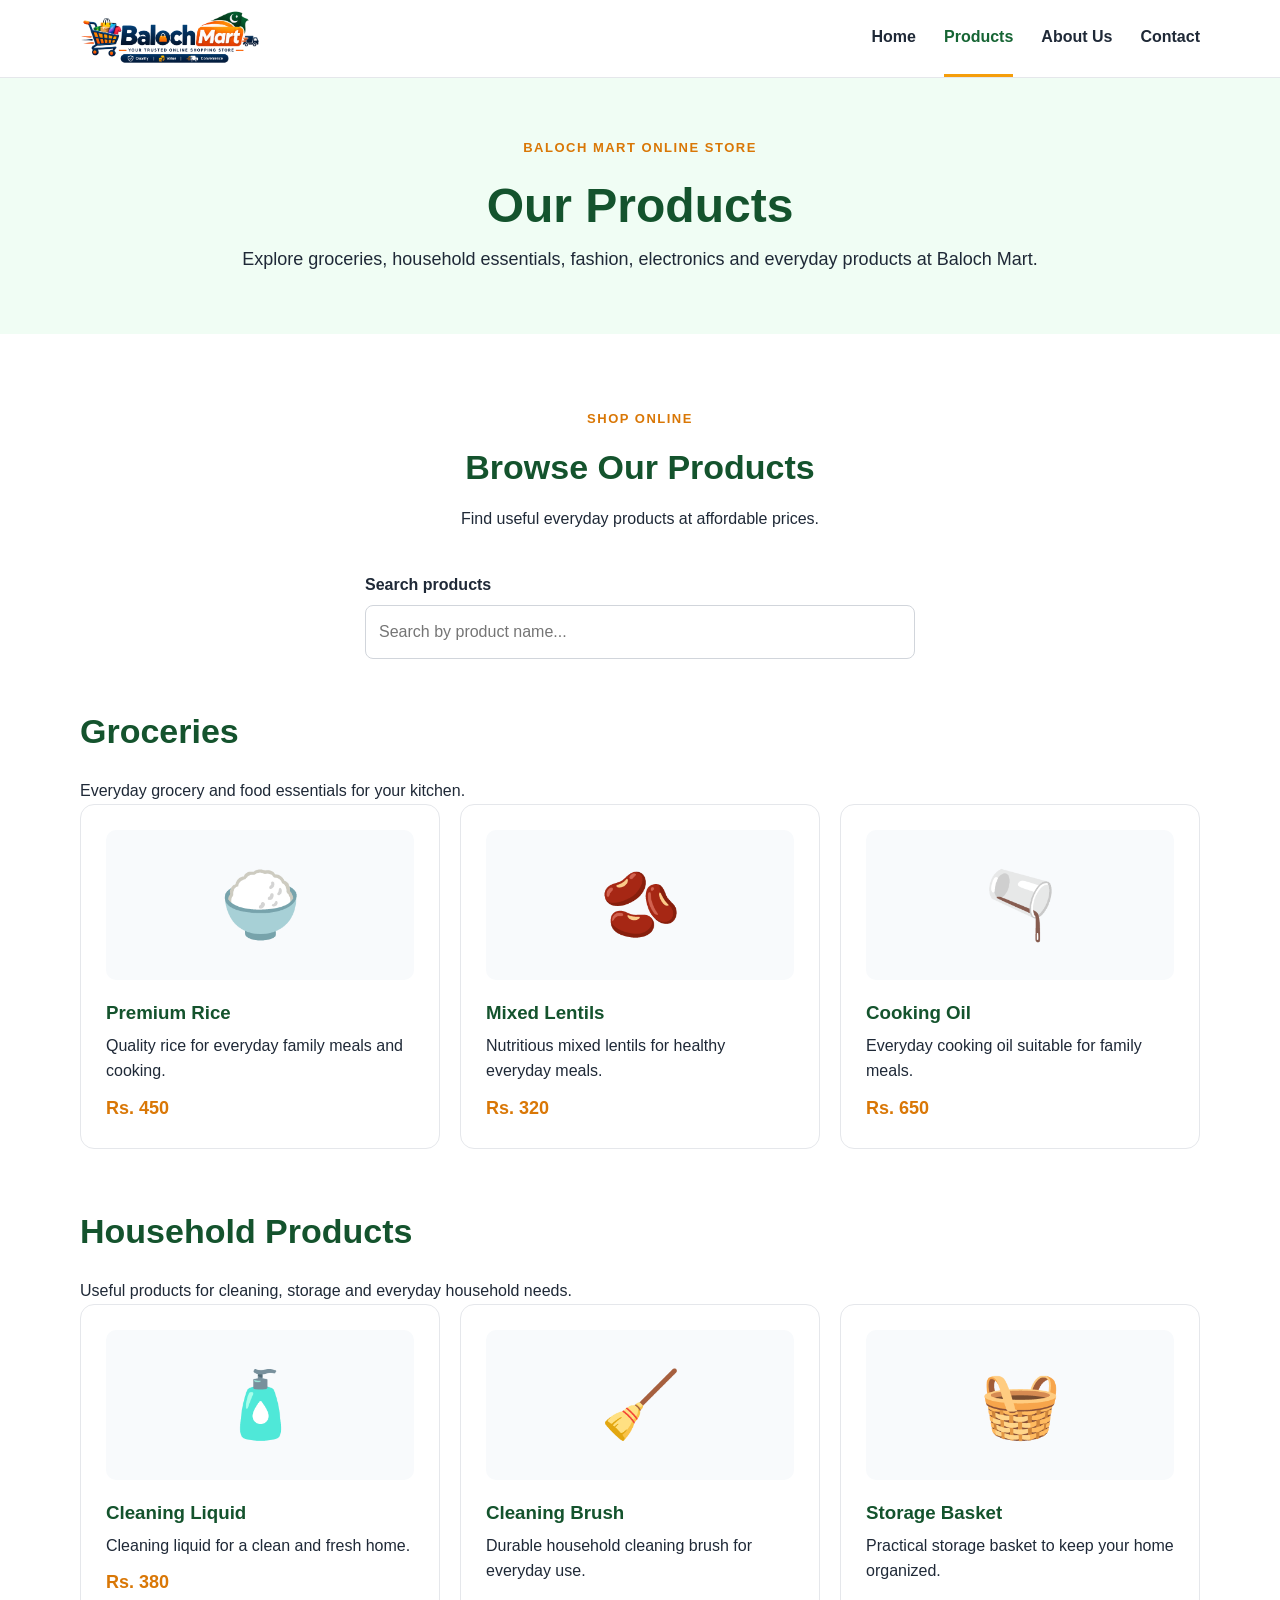
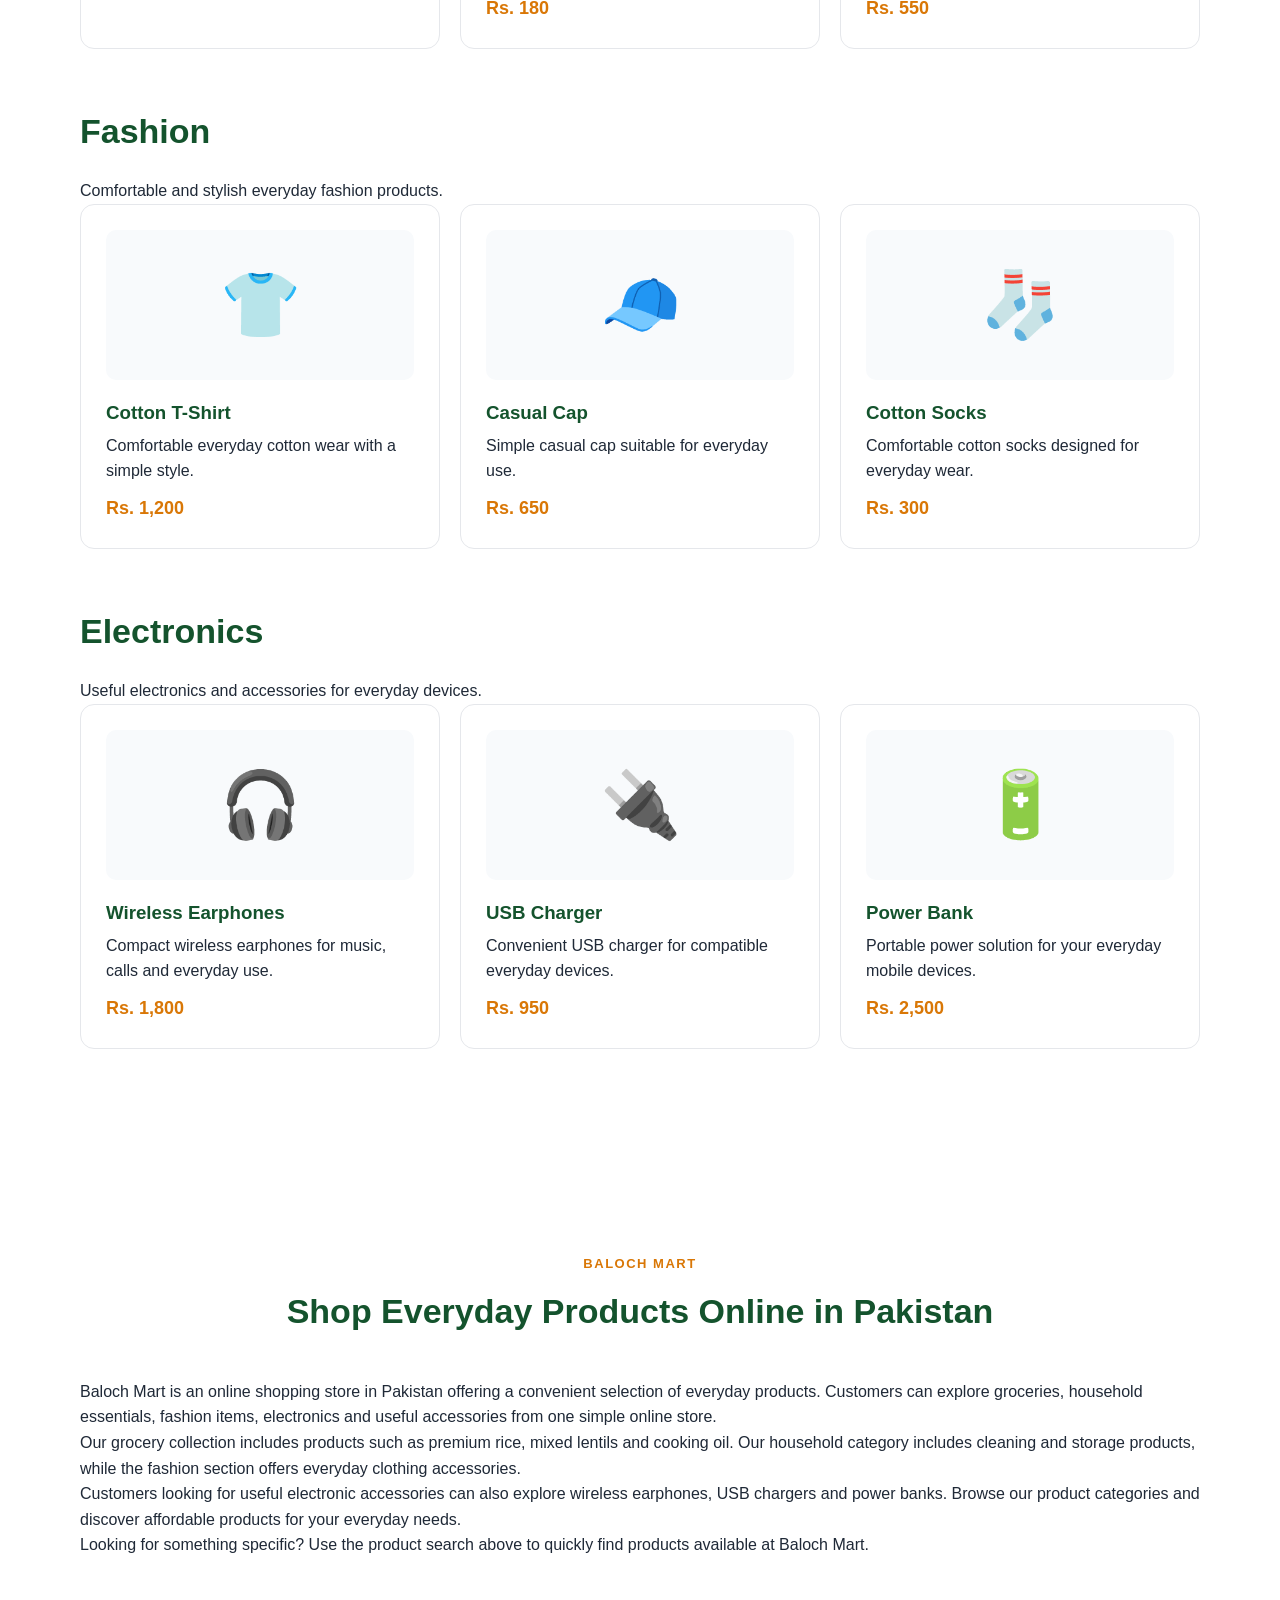
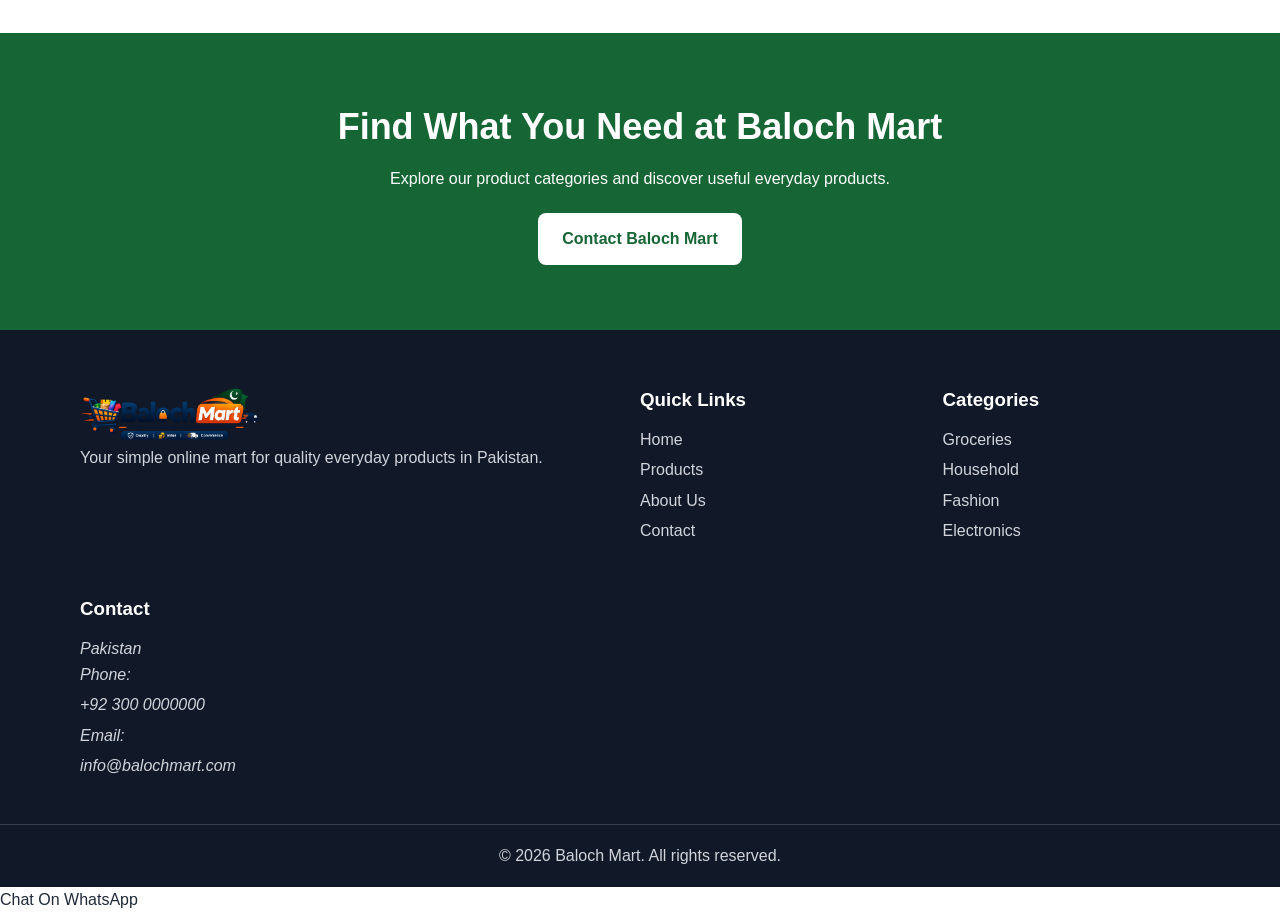
==== commit 6b984e15: "Update products.html" ====
--- a/products.html
+++ b/products.html
@@ -1,4 +1,4 @@
-```html
+
 <!DOCTYPE html>
 <html lang="en">
 
@@ -1081,4 +1081,3 @@
 </body>
 
 </html>
-```
